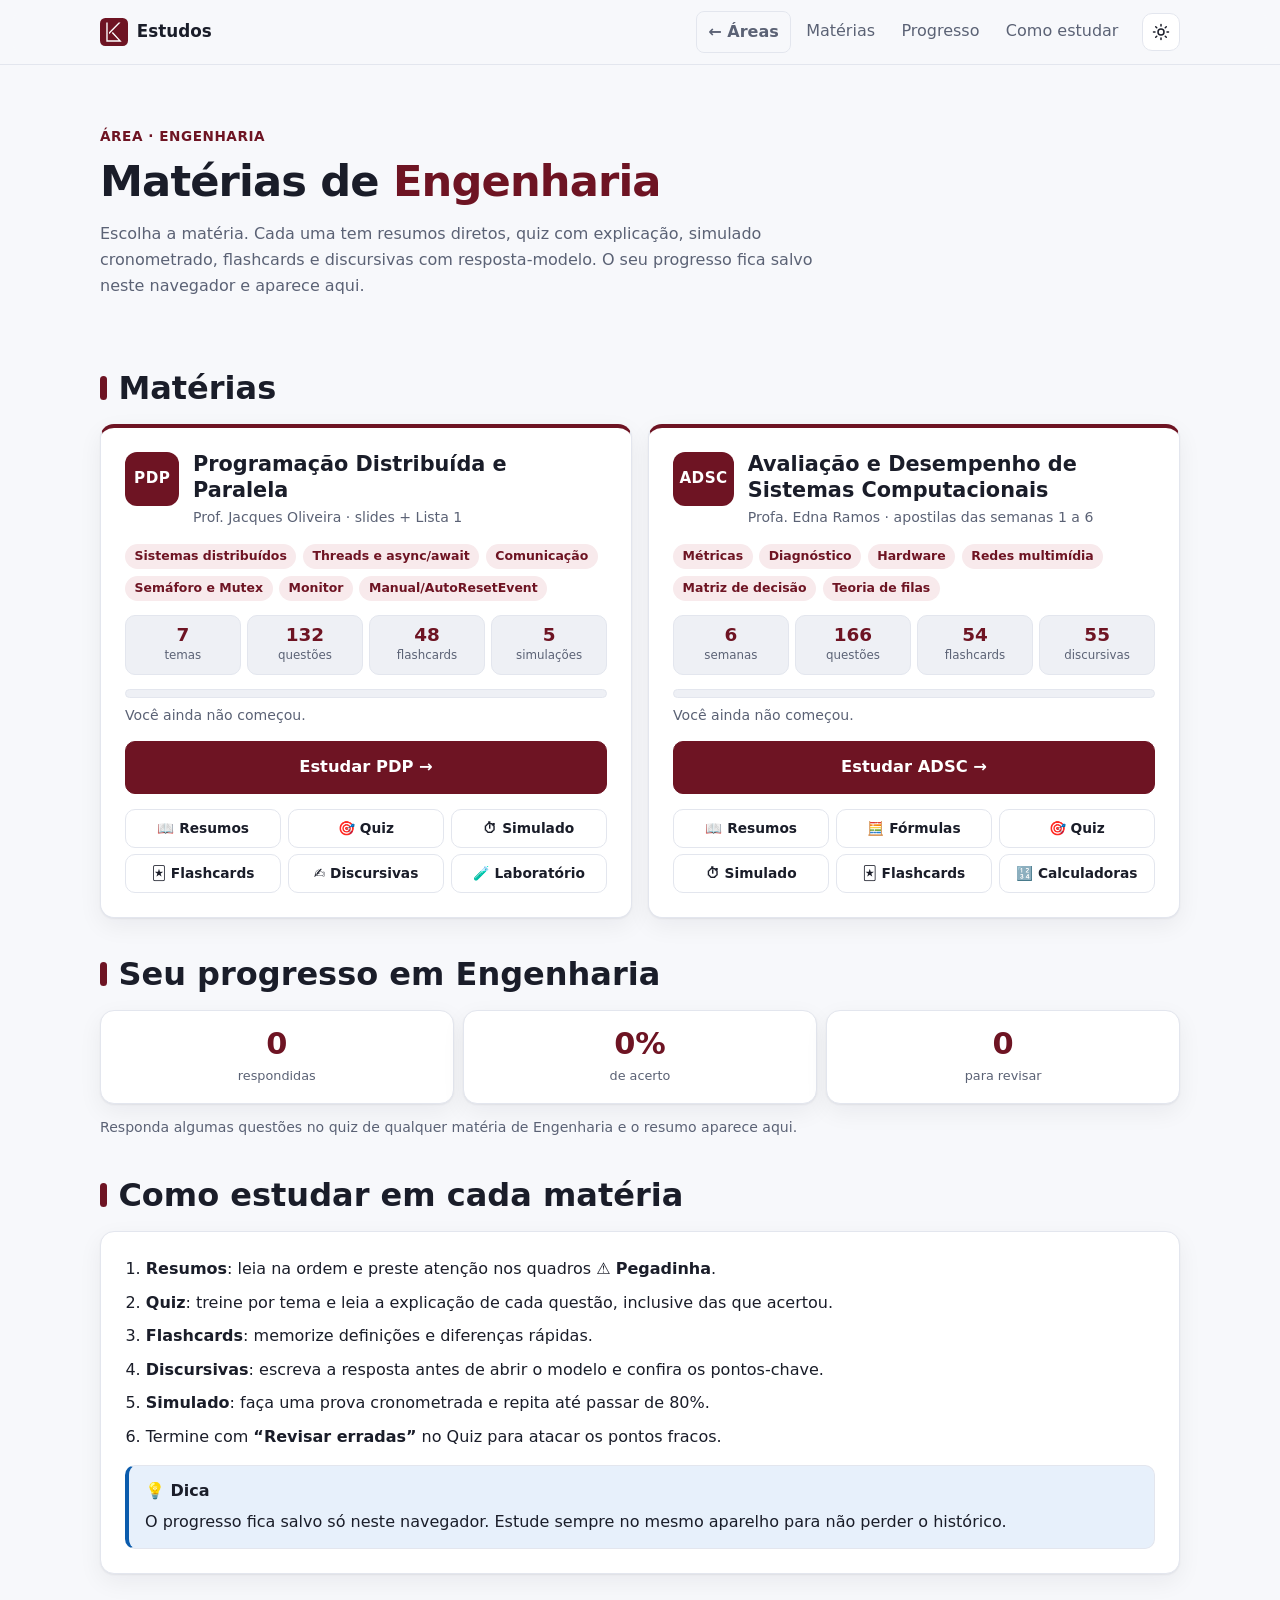
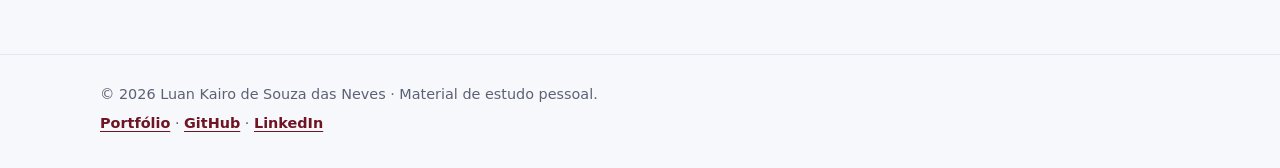
==== engenharia/index.html @ 4a39733c "Dividir a central por áreas (Engenharia) Co-authored-by: Copilot App <223556219+Copilot@users.norepl" ====
<!doctype html>
<html lang="pt-BR">
<head>
  <meta charset="utf-8">
  <meta name="viewport" content="width=device-width, initial-scale=1, viewport-fit=cover">
  <title>Engenharia · Estudos</title>
  <meta name="description" content="Matérias de Engenharia: escolha a matéria e acesse resumos, quiz, simulado, flashcards e discursivas.">
  <meta name="author" content="Luan Kairo de Souza das Neves">
  <meta name="theme-color" content="#6e1423">
  <link rel="icon" type="image/svg+xml" href="data:image/svg+xml,%3Csvg xmlns='http://www.w3.org/2000/svg' viewBox='0 0 64 64'%3E%3Crect width='64' height='64' rx='12' fill='%236e1423'/%3E%3Cpath fill='%23fff' d='M14.41 10 L17.52 10 L17.52 50.89 L42.49 50.89 L27 34.11 L29.29 32 L49.59 54 L14.41 54 Z M42.57 10 L46.88 10 L20.58 37.32 L20.58 32.84 Z'/%3E%3C/svg%3E">
  <link rel="stylesheet" href="../css/style.css">
  <script>
    (() => {
      let t = null;
      try { t = localStorage.getItem('theme'); } catch (e) {}
      document.documentElement.dataset.theme = t || (matchMedia('(prefers-color-scheme: dark)').matches ? 'dark' : 'light');
    })();
  </script>
</head>
<body>
<header class="header">
  <nav class="container topbar" aria-label="Principal">
    <a class="brand" href="/estudos/">
      <svg class="mark" viewBox="0 0 64 64" width="28" height="28" aria-hidden="true">
        <rect width="64" height="64" rx="12"/>
        <path d="M14.41 10 L17.52 10 L17.52 50.89 L42.49 50.89 L27 34.11 L29.29 32 L49.59 54 L14.41 54 Z M42.57 10 L46.88 10 L20.58 37.32 L20.58 32.84 Z"/>
      </svg>
      <span>Estudos</span>
    </a>
    <ul class="menu" id="nav">
      <li><a class="menu-home" href="/estudos/" title="Escolher outra área">← Áreas</a></li>
      <li><a href="#materias">Matérias</a></li>
      <li><a href="#progresso">Progresso</a></li>
      <li><a href="#como-estudar">Como estudar</a></li>
    </ul>
    <button class="theme-toggle" id="theme-toggle" type="button" aria-label="Alternar modo escuro" title="Alternar tema">
      <svg class="icon-sun" width="18" height="18" viewBox="0 0 24 24" fill="none" stroke="currentColor" stroke-width="2" stroke-linecap="round" aria-hidden="true"><circle cx="12" cy="12" r="4"/><path d="M12 2v2M12 20v2M4.93 4.93l1.41 1.41M17.66 17.66l1.41 1.41M2 12h2M20 12h2M4.93 19.07l1.41-1.41M17.66 6.34l1.41-1.41"/></svg>
      <svg class="icon-moon" width="18" height="18" viewBox="0 0 24 24" fill="none" stroke="currentColor" stroke-width="2" stroke-linecap="round" stroke-linejoin="round" aria-hidden="true"><path d="M21 12.79A9 9 0 1 1 11.21 3 7 7 0 0 0 21 12.79z"/></svg>
    </button>
  </nav>
</header>

<main class="container">
  <div class="hero">
    <p class="eyebrow">Área · Engenharia</p>
    <h1>Matérias de <em>Engenharia</em></h1>
    <p class="lead">Escolha a matéria. Cada uma tem resumos diretos, quiz com explicação, simulado cronometrado, flashcards e discursivas com resposta-modelo. O seu progresso fica salvo neste navegador e aparece aqui.</p>
  </div>

  <h2 class="section-title" id="materias">Matérias</h2>
  <div class="subjects">
    <article class="card subject" data-key="pdp-progresso-v1" data-total="132">
      <div class="subject-head">
        <span class="badge" aria-hidden="true">PDP</span>
        <div>
          <h3>Programação Distribuída e Paralela</h3>
          <p class="muted small">Prof. Jacques Oliveira · slides + Lista 1</p>
        </div>
      </div>
      <ul class="tags">
        <li class="tag">Sistemas distribuídos</li><li class="tag">Threads e async/await</li><li class="tag">Comunicação</li>
        <li class="tag">Semáforo e Mutex</li><li class="tag">Monitor</li><li class="tag">Manual/AutoResetEvent</li>
      </ul>
      <ul class="counts">
        <li><b>7</b><span>temas</span></li>
        <li><b>132</b><span>questões</span></li>
        <li><b>48</b><span>flashcards</span></li>
        <li><b>5</b><span>simulações</span></li>
      </ul>
      <div class="subject-prog">
        <div class="bar"><div></div></div>
        <p class="small muted prog-text">Você ainda não começou.</p>
      </div>
      <a class="btn btn-primary go" href="/estudo-programacao-distribuida/">Estudar PDP →</a>
      <nav class="quick" aria-label="Atalhos de PDP">
        <a href="/estudo-programacao-distribuida/#resumos">📖 Resumos</a>
        <a href="/estudo-programacao-distribuida/#quiz">🎯 Quiz</a>
        <a href="/estudo-programacao-distribuida/#simulado">⏱ Simulado</a>
        <a href="/estudo-programacao-distribuida/#flash">🃏 Flashcards</a>
        <a href="/estudo-programacao-distribuida/#discursivas">✍️ Discursivas</a>
        <a href="/estudo-programacao-distribuida/#lab">🧪 Laboratório</a>
      </nav>
    </article>

    <article class="card subject" data-key="adsc-progresso-v1" data-total="166">
      <div class="subject-head">
        <span class="badge" aria-hidden="true">ADSC</span>
        <div>
          <h3>Avaliação e Desempenho de Sistemas Computacionais</h3>
          <p class="muted small">Profa. Edna Ramos · apostilas das semanas 1 a 6</p>
        </div>
      </div>
      <ul class="tags">
        <li class="tag">Métricas</li><li class="tag">Diagnóstico</li><li class="tag">Hardware</li>
        <li class="tag">Redes multimídia</li><li class="tag">Matriz de decisão</li><li class="tag">Teoria de filas</li>
      </ul>
      <ul class="counts">
        <li><b>6</b><span>semanas</span></li>
        <li><b>166</b><span>questões</span></li>
        <li><b>54</b><span>flashcards</span></li>
        <li><b>55</b><span>discursivas</span></li>
      </ul>
      <div class="subject-prog">
        <div class="bar"><div></div></div>
        <p class="small muted prog-text">Você ainda não começou.</p>
      </div>
      <a class="btn btn-primary go" href="/estudo-avaliacao-desempenho/">Estudar ADSC →</a>
      <nav class="quick" aria-label="Atalhos de ADSC">
        <a href="/estudo-avaliacao-desempenho/#resumos">📖 Resumos</a>
        <a href="/estudo-avaliacao-desempenho/#formulas">🧮 Fórmulas</a>
        <a href="/estudo-avaliacao-desempenho/#quiz">🎯 Quiz</a>
        <a href="/estudo-avaliacao-desempenho/#simulado">⏱ Simulado</a>
        <a href="/estudo-avaliacao-desempenho/#flash">🃏 Flashcards</a>
        <a href="/estudo-avaliacao-desempenho/#calc">🔢 Calculadoras</a>
      </nav>
    </article>
  </div>

  <h2 class="section-title" id="progresso">Seu progresso em Engenharia</h2>
  <div class="stats">
    <div class="card stat"><b id="st-total">0</b><span>respondidas</span></div>
    <div class="card stat"><b id="st-acerto">0%</b><span>de acerto</span></div>
    <div class="card stat"><b id="st-erradas">0</b><span>para revisar</span></div>
  </div>
  <p class="small muted" id="st-dica">Responda algumas questões no quiz de qualquer matéria de Engenharia e o resumo aparece aqui.</p>

  <h2 class="section-title" id="como-estudar">Como estudar em cada matéria</h2>
  <div class="card">
    <ol class="steps">
      <li><b>Resumos</b>: leia na ordem e preste atenção nos quadros ⚠️ <b>Pegadinha</b>.</li>
      <li><b>Quiz</b>: treine por tema e leia a explicação de cada questão, inclusive das que acertou.</li>
      <li><b>Flashcards</b>: memorize definições e diferenças rápidas.</li>
      <li><b>Discursivas</b>: escreva a resposta antes de abrir o modelo e confira os pontos-chave.</li>
      <li><b>Simulado</b>: faça uma prova cronometrada e repita até passar de 80%.</li>
      <li>Termine com <b>“Revisar erradas”</b> no Quiz para atacar os pontos fracos.</li>
    </ol>
    <div class="callout info"><span class="ct">💡 Dica</span>O progresso fica salvo só neste navegador. Estude sempre no mesmo aparelho para não perder o histórico.</div>
  </div>
</main>

<footer class="footer">
  <div class="container">
    <p class="muted">© <span id="ano">2026</span> Luan Kairo de Souza das Neves · Material de estudo pessoal.</p>
    <p class="muted"><a href="https://luan-k10.github.io/">Portfólio</a> · <a href="https://github.com/luan-k10">GitHub</a> · <a href="https://www.linkedin.com/in/luankairo/">LinkedIn</a></p>
  </div>
</footer>

<script src="../js/app.js"></script>
</body>
</html>
---- css/style.css ----
/* Design baseado no portfólio luan-k10.github.io — mobile-first */
:root {
  --bg: #f7f8fb;
  --bg-elev: #ffffff;
  --bg-sunk: #eef0f5;
  --text: #1a1d29;
  --muted: #5b6275;
  --border: #e3e6ee;
  --accent: #6e1423;
  --accent-soft: #f8eaec;
  --accent-fill: #6e1423;
  --on-accent: #ffffff;
  --ok: #1a7f37;
  --ok-soft: #e6f4ea;
  --bad: #b42318;
  --bad-soft: #fdecea;
  --warn: #9a6700;
  --warn-soft: #fff4d6;
  --info: #0b5cad;
  --info-soft: #e7f0fb;
  --shadow: 0 1px 2px rgb(16 24 40 / 6%), 0 8px 24px rgb(16 24 40 / 6%);
  --radius: 14px;
  --maxw: 1080px;
  color-scheme: light;
}

:root[data-theme='dark'] {
  --bg: #0d1017;
  --bg-elev: #151a24;
  --bg-sunk: #10141c;
  --text: #e8eaf1;
  --muted: #9aa3b6;
  --border: #252c3b;
  --accent: #e8899a;
  --accent-soft: #2a1519;
  --accent-fill: #9b2438;
  --on-accent: #ffffff;
  --ok: #4ac26b;
  --ok-soft: #11281a;
  --bad: #f47067;
  --bad-soft: #2d1414;
  --warn: #d4a72c;
  --warn-soft: #2b2310;
  --info: #6cb6ff;
  --info-soft: #0f2136;
  --shadow: 0 1px 2px rgb(0 0 0 / 30%), 0 8px 24px rgb(0 0 0 / 25%);
  color-scheme: dark;
}

*, *::before, *::after { box-sizing: border-box; }

html {
  scroll-behavior: smooth;
  scroll-padding-top: 7rem;
  -webkit-text-size-adjust: 100%;
  text-size-adjust: 100%;
}
@media (prefers-reduced-motion: reduce) { html { scroll-behavior: auto; } }

body {
  margin: 0;
  font-family: system-ui, -apple-system, 'Segoe UI', Roboto, 'Helvetica Neue', Arial, sans-serif;
  font-size: 1rem;
  line-height: 1.65;
  background: var(--bg);
  color: var(--text);
  transition: background-color .2s, color .2s;
  overflow-wrap: break-word;
  min-width: 0;
}

img, svg { max-width: 100%; }
a { color: var(--accent); text-underline-offset: 3px; }
h1, h2, h3, h4 { line-height: 1.25; margin: 0 0 .5rem; }
h3 { margin-top: 1.6rem; font-size: 1.12rem; }
h4 { margin-top: 1.1rem; font-size: 1rem; }
p { margin: 0 0 .8rem; }
ul, ol { padding-left: 1.25rem; margin: 0 0 .9rem; }
li { margin-bottom: .3rem; }
code, .mono { font-family: ui-monospace, SFMono-Regular, Consolas, 'Liberation Mono', monospace; font-size: .92em; }
.hidden { display: none !important; }
.muted { color: var(--muted); }
.small { font-size: .88rem; }
.center { text-align: center; }

.container { width: min(100% - 1.5rem, var(--maxw)); margin-inline: auto; }
@media (min-width: 600px) { .container { width: min(100% - 2.5rem, var(--maxw)); } }

/* ---------- Header ---------- */
.header {
  position: sticky; top: 0; z-index: 20;
  -webkit-backdrop-filter: blur(10px);
  backdrop-filter: blur(10px);
  background: color-mix(in srgb, var(--bg) 85%, transparent);
  border-bottom: 1px solid var(--border);
}
.topbar {
  display: grid; grid-template-columns: minmax(0, 1fr) auto; align-items: center;
  column-gap: .75rem; padding-top: .5rem;
}
.brand {
  grid-column: 1; grid-row: 1; justify-self: start;
  display: inline-flex; align-items: center; gap: .55rem; min-width: 0; max-width: 100%;
  font-weight: 800; font-size: 1.05rem; color: var(--text); text-decoration: none; min-height: 2.6rem;
}
.topbar .theme-toggle { grid-column: 2; grid-row: 1; }
.topbar .menu { grid-column: 1 / -1; grid-row: 2; margin-top: .35rem; }
.brand span { white-space: nowrap; overflow: hidden; text-overflow: ellipsis; }
.brand small { font-weight: 600; color: var(--muted); font-size: .85rem; }
.mark { flex: none; }
.mark rect { fill: var(--accent-fill); }
.mark path { fill: var(--on-accent); }

.theme-toggle {
  flex: none; display: inline-grid; place-items: center;
  width: 2.4rem; height: 2.4rem; border-radius: 10px;
  border: 1px solid var(--border); background: var(--bg-elev); color: var(--text); cursor: pointer;
}
.theme-toggle .icon-moon { display: none; }
[data-theme='dark'] .theme-toggle .icon-sun { display: none; }
[data-theme='dark'] .theme-toggle .icon-moon { display: inline; }

.menu {
  display: flex; gap: .25rem; list-style: none; margin: 0; padding: 0 0 .45rem;
  overflow-x: auto; -webkit-overflow-scrolling: touch; scrollbar-width: none;
}
.menu::-webkit-scrollbar { display: none; }
.menu li { margin: 0; flex: none; }
.menu button {
  display: block; padding: .4rem .7rem; border-radius: 8px; border: 0; background: none;
  color: var(--muted); font: inherit; font-weight: 500; white-space: nowrap; cursor: pointer;
}
.menu button:hover { color: var(--text); background: var(--accent-soft); }
.menu button.active { color: var(--accent); background: var(--accent-soft); font-weight: 700; }

@media (min-width: 1000px) {
  .topbar { grid-template-columns: auto minmax(0, 1fr) auto; min-height: 4rem; padding-top: 0; }
  .topbar .menu { grid-column: 2; grid-row: 1; margin: 0; padding: 0; justify-content: flex-end; }
  .topbar .theme-toggle { grid-column: 3; }
}

/* ---------- Layout ---------- */
main { padding-block: 1.5rem 3rem; min-height: 70vh; }
@media (min-width: 760px) { main { padding-block: 2.5rem 4rem; } }
.view { display: none; }
.view.active { display: block; animation: fade .25s ease; }
@keyframes fade { from { opacity: 0; transform: translateY(4px); } to { opacity: 1; transform: none; } }

.section-title {
  font-size: clamp(1.35rem, 5vw, 2rem);
  margin-bottom: 1rem; display: flex; align-items: center; gap: .7rem;
}
.section-title::before {
  content: ''; flex: none; width: .45rem; height: 1.5rem; border-radius: 4px; background: var(--accent);
}
.lead { color: var(--muted); margin-bottom: 1.5rem; max-width: 70ch; }

.card {
  background: var(--bg-elev); border: 1px solid var(--border); border-radius: var(--radius);
  box-shadow: var(--shadow); padding: 1.1rem; margin-bottom: 1rem; min-width: 0;
}
@media (min-width: 600px) { .card { padding: 1.5rem; } }
.card > :last-child { margin-bottom: 0; }

.grid { display: grid; gap: 1rem; grid-template-columns: repeat(auto-fit, minmax(min(100%, 240px), 1fr)); }
.grid > * { min-width: 0; margin-bottom: 0; }
.grid-2 { display: grid; gap: 1rem; grid-template-columns: 1fr; }
@media (min-width: 760px) { .grid-2 { grid-template-columns: 1fr 1fr; } }
.grid-2 > * { min-width: 0; }

/* ---------- Hero ---------- */
.hero { padding: 1.25rem 0 .5rem; }
.eyebrow { color: var(--accent); font-weight: 700; font-size: .85rem; letter-spacing: .04em; text-transform: uppercase; margin-bottom: .4rem; }
.hero h1 { font-size: clamp(1.6rem, 6.5vw, 2.7rem); letter-spacing: -.02em; margin-bottom: .8rem; }
.hero h1 em { font-style: normal; color: var(--accent); }
.hero .actions { display: flex; flex-wrap: wrap; gap: .6rem; margin: 1.2rem 0 1.6rem; }

.stats { display: grid; grid-template-columns: repeat(3, minmax(0, 1fr)); gap: .6rem; margin-bottom: 1rem; }
.stat { text-align: center; padding: .9rem .5rem; margin: 0; }
.stat b { display: block; font-size: clamp(1.3rem, 5vw, 1.9rem); color: var(--accent); line-height: 1.2; }
.stat span { font-size: .8rem; color: var(--muted); }

.prog-row { display: grid; grid-template-columns: minmax(0, 1fr) auto; gap: .2rem .75rem; align-items: center; margin: .55rem 0; font-size: .92rem; }
.prog-row .bar { grid-column: 1 / -1; }
@media (min-width: 600px) {
  .prog-row { grid-template-columns: minmax(0, 15rem) minmax(0, 1fr) 3.5rem; }
  .prog-row .bar { grid-column: auto; }
  .prog-row > span:last-child { text-align: right; }
}
.bar { height: .55rem; background: var(--bg-sunk); border-radius: 99px; overflow: hidden; border: 1px solid var(--border); }
.bar > div { height: 100%; background: var(--accent-fill); border-radius: 99px; transition: width .4s; }

.feature { display: flex; flex-direction: column; gap: .3rem; cursor: pointer; text-align: left; font: inherit; color: inherit; transition: transform .15s, border-color .15s; }
.feature:hover { transform: translateY(-2px); border-color: var(--accent); }
.feature .ico { font-size: 1.5rem; }
.feature b { font-size: 1.02rem; }
.feature span { color: var(--muted); font-size: .9rem; }

/* ---------- Tags / buttons ---------- */
.tags { display: flex; flex-wrap: wrap; gap: .4rem; padding: 0; margin: 0 0 .8rem; list-style: none; }
.tag { font-size: .78rem; padding: .15rem .6rem; border-radius: 999px; background: var(--accent-soft); color: var(--accent); font-weight: 600; margin: 0; }

.btn {
  display: inline-flex; align-items: center; justify-content: center; gap: .45rem;
  padding: .6rem 1rem; border-radius: 10px; font: inherit; font-weight: 600; text-decoration: none;
  border: 1px solid var(--border); color: var(--text); background: var(--bg-elev); cursor: pointer;
  transition: transform .15s, border-color .15s, background-color .15s; text-align: center;
}
.btn:hover:not(:disabled) { transform: translateY(-1px); border-color: var(--accent); }
.btn:disabled { opacity: .45; cursor: not-allowed; }
.btn-primary { background: var(--accent-fill); border-color: var(--accent-fill); color: var(--on-accent); }
.btn-sm { padding: .35rem .7rem; font-size: .88rem; }
.btn-warn { border-color: var(--warn); color: var(--warn); }

.chips { display: flex; gap: .4rem; overflow-x: auto; padding-bottom: .4rem; margin-bottom: 1rem; scrollbar-width: thin; }
.chips button {
  flex: none; font: inherit; font-size: .88rem; padding: .35rem .8rem; border-radius: 999px; cursor: pointer;
  border: 1px solid var(--border); background: var(--bg-elev); color: var(--muted); white-space: nowrap;
}
.chips button.active { background: var(--accent-fill); border-color: var(--accent-fill); color: var(--on-accent); font-weight: 600; }

:focus-visible { outline: 2px solid var(--accent); outline-offset: 2px; }

/* ---------- Footer ---------- */
.footer { border-top: 1px solid var(--border); padding-block: 1.75rem; font-size: .9rem; }
.footer p { margin: 0 0 .3rem; }
.footer a { font-weight: 600; }

/* ---------- Central de estudos ---------- */
.menu a {
  display: block; padding: .4rem .7rem; border-radius: 8px; color: var(--muted);
  font-weight: 500; white-space: nowrap; text-decoration: none;
}
.menu a:hover { color: var(--text); background: var(--accent-soft); }

.section-title[id] { scroll-margin-top: 7rem; }
h2.section-title { margin-top: 2.25rem; }

.subjects { display: grid; gap: 1rem; grid-template-columns: 1fr; }
@media (min-width: 860px) { .subjects { grid-template-columns: 1fr 1fr; } }
.subject { display: flex; flex-direction: column; gap: .9rem; margin: 0; border-top: 4px solid var(--accent-fill); }
.subject > * { margin: 0; }
.subject-head { display: flex; gap: .85rem; align-items: flex-start; }
.subject-head > div { min-width: 0; }
.subject h3 { margin: 0 0 .15rem; font-size: clamp(1.1rem, 4.5vw, 1.3rem); }
.subject-head p { margin: 0; }
.badge {
  flex: none; display: grid; place-items: center; min-width: 3.4rem; height: 3.4rem; padding: 0 .4rem; border-radius: 12px;
  background: var(--accent-fill); color: var(--on-accent); font-weight: 800; font-size: .95rem; letter-spacing: .03em;
}

.counts { display: grid; grid-template-columns: repeat(4, minmax(0, 1fr)); gap: .4rem; list-style: none; padding: 0; }
.counts li {
  margin: 0; text-align: center; padding: .5rem .2rem; border-radius: 10px;
  background: var(--bg-sunk); border: 1px solid var(--border); min-width: 0;
}
.counts b { display: block; font-size: 1.15rem; color: var(--accent); line-height: 1.2; }
.counts span { display: block; font-size: .74rem; color: var(--muted); overflow: hidden; text-overflow: ellipsis; }

.subject-prog { margin-top: auto; }
.subject-prog .prog-text { margin: .35rem 0 0; }
.subject .go { width: 100%; padding-block: .75rem; font-size: 1.02rem; }

.quick { display: grid; grid-template-columns: repeat(2, minmax(0, 1fr)); gap: .4rem; }
@media (min-width: 480px) { .quick { grid-template-columns: repeat(3, minmax(0, 1fr)); } }
.quick a {
  display: block; padding: .45rem .5rem; border-radius: 10px; border: 1px solid var(--border);
  background: var(--bg-elev); color: var(--text); text-decoration: none; font-size: .86rem; font-weight: 600;
  text-align: center; white-space: nowrap; overflow: hidden; text-overflow: ellipsis;
}
.quick a:hover { border-color: var(--accent); color: var(--accent); }

#st-dica { margin-top: -.25rem; }
.steps { padding-left: 1.3rem; }
.steps li { margin-bottom: .45rem; }

/* ---------- Callout ---------- */
.callout { border-radius: 10px; padding: .8rem 1rem; margin: .9rem 0; border: 1px solid var(--border); border-left: 4px solid var(--accent); background: var(--accent-soft); }
.callout > :last-child { margin-bottom: 0; }
.callout.info { border-left-color: var(--info); background: var(--info-soft); }
.callout.warn { border-left-color: var(--warn); background: var(--warn-soft); }
.callout.ok { border-left-color: var(--ok); background: var(--ok-soft); }
.callout .ct { display: block; font-weight: 700; margin-bottom: .25rem; }

/* ---------- Áreas ---------- */
.menu a.menu-home { color: var(--muted); font-weight: 600; border: 1px solid var(--border); }
.menu a.menu-home:hover { color: var(--accent); border-color: var(--accent); background: transparent; }
.counts.counts-3 { grid-template-columns: repeat(3, minmax(0, 1fr)); }
.quick.quick-2 { grid-template-columns: repeat(2, minmax(0, 1fr)); }
.badge svg { display: block; }
.area-soon {
  margin: 0; display: flex; flex-direction: column; align-items: center; justify-content: center; text-align: center;
  gap: .35rem; min-height: 12rem; border: 2px dashed var(--border); background: transparent; box-shadow: none;
}
.area-soon h3 { margin: 0; font-size: 1.1rem; color: var(--muted); }
.area-soon p { margin: 0; max-width: 22rem; }
.soon-icon {
  display: grid; place-items: center; width: 2.6rem; height: 2.6rem; border-radius: 50%;
  border: 2px dashed var(--border); color: var(--muted); font-size: 1.4rem; font-weight: 700; line-height: 1;
}
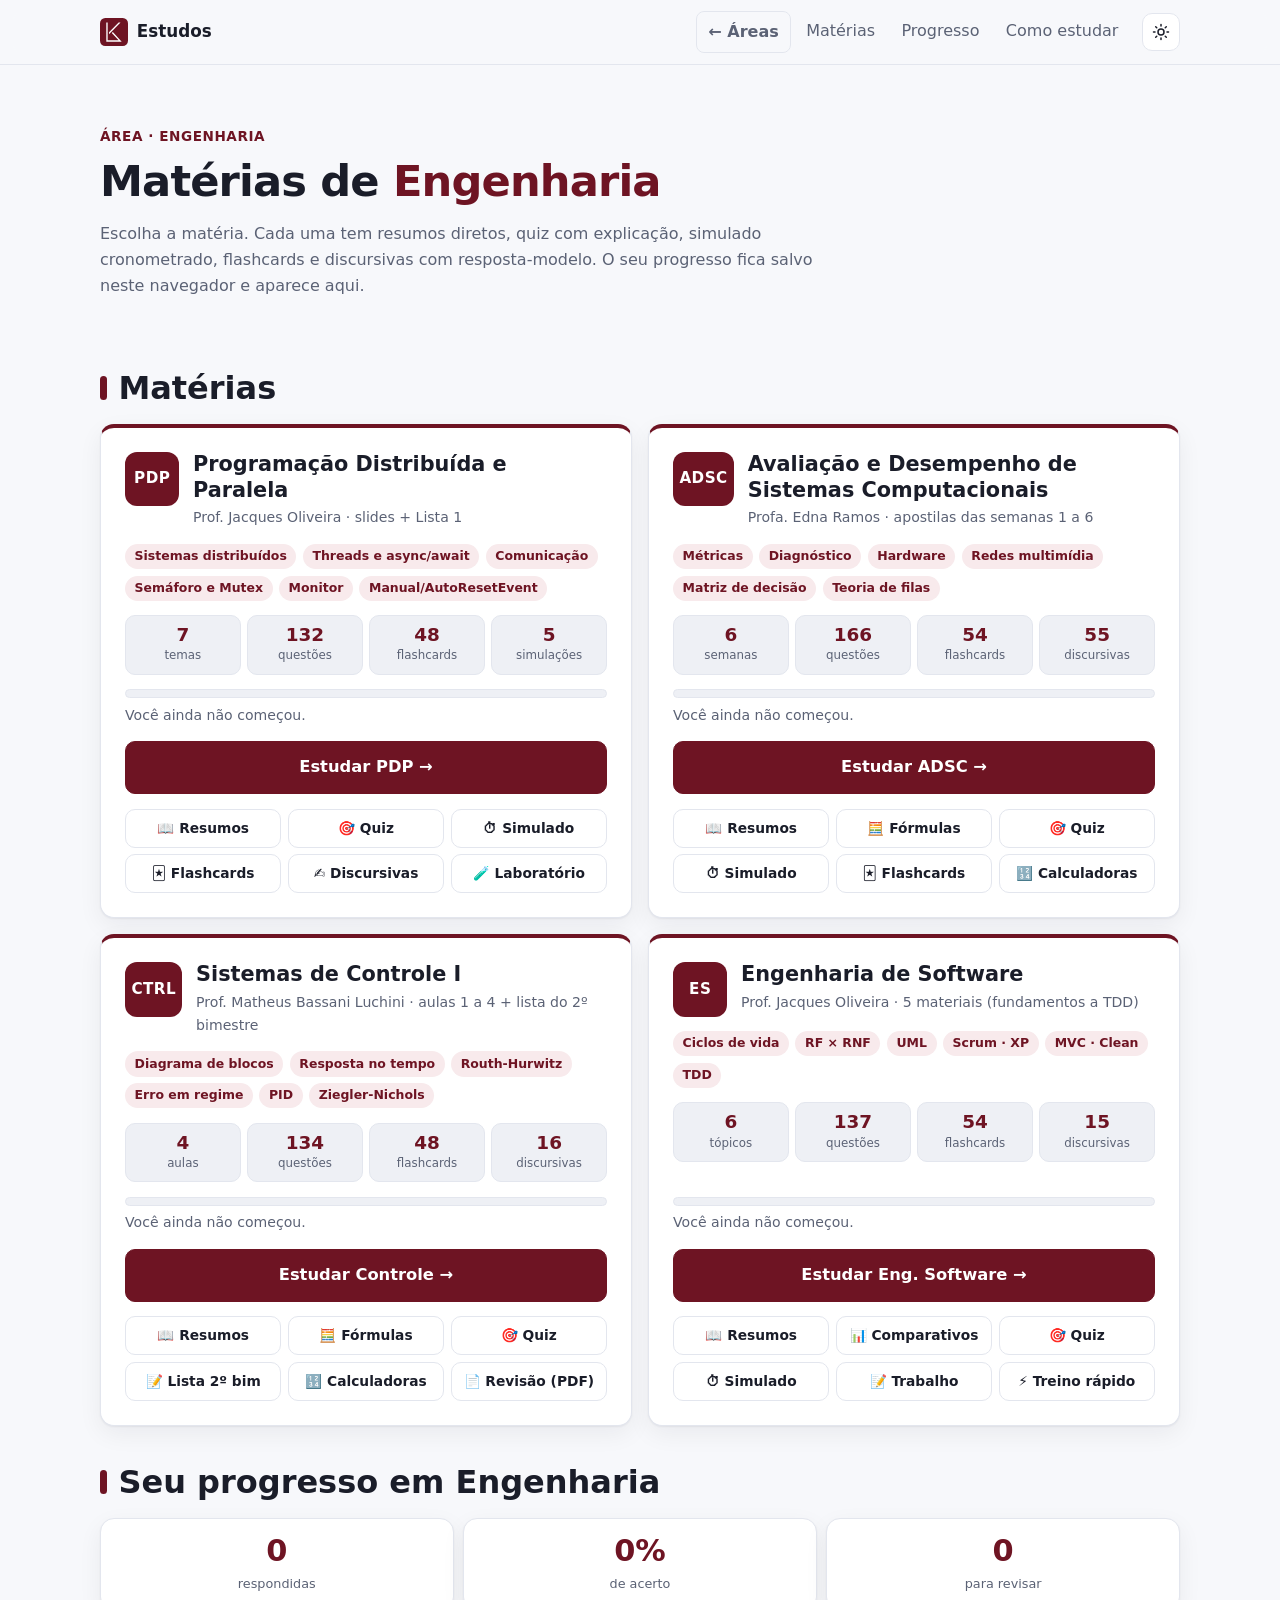
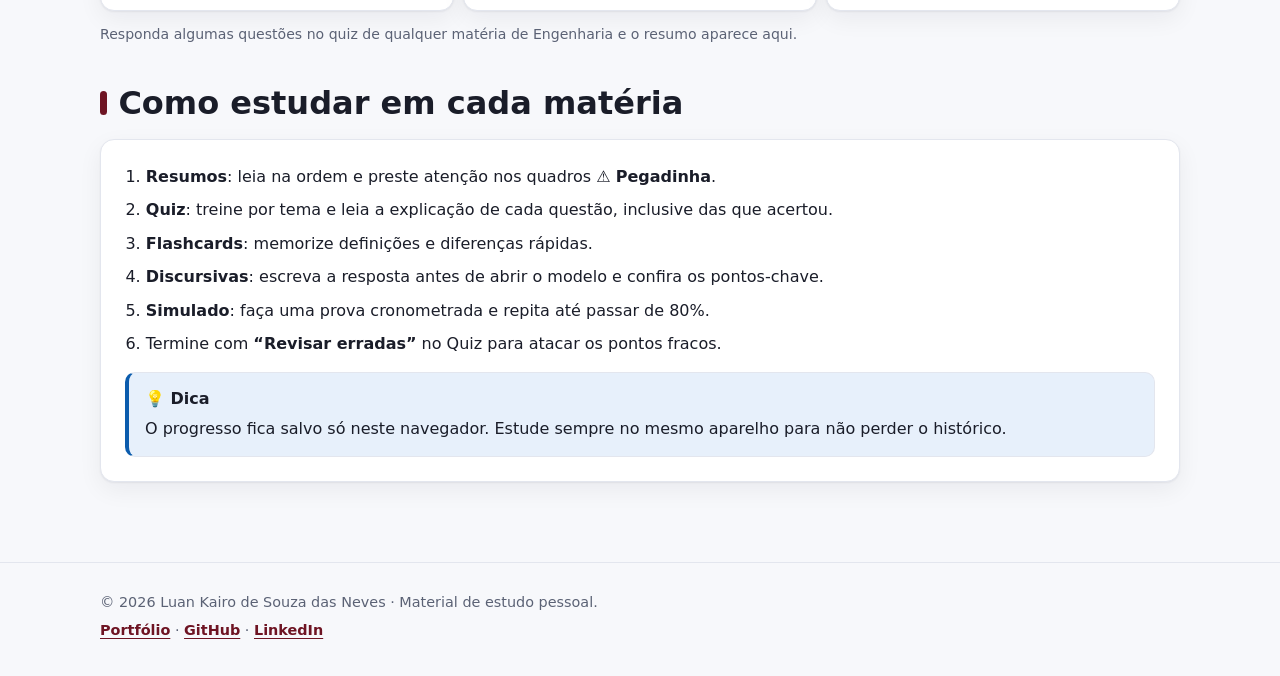
==== commit ec3237cc: "Adiciona Sistemas de Controle I e Engenharia de Software à área Engenharia Co-authored-by: Copilot A" ====
--- a/engenharia/index.html
+++ b/engenharia/index.html
@@ -114,6 +114,71 @@
         <a href="/estudo-avaliacao-desempenho/#calc">🔢 Calculadoras</a>
       </nav>
     </article>
+    <article class="card subject" data-key="ctrl-progresso-v1" data-total="134">
+      <div class="subject-head">
+        <span class="badge" aria-hidden="true">CTRL</span>
+        <div>
+          <h3>Sistemas de Controle I</h3>
+          <p class="muted small">Prof. Matheus Bassani Luchini · aulas 1 a 4 + lista do 2º bimestre</p>
+        </div>
+      </div>
+      <ul class="tags">
+        <li class="tag">Diagrama de blocos</li><li class="tag">Resposta no tempo</li><li class="tag">Routh-Hurwitz</li>
+        <li class="tag">Erro em regime</li><li class="tag">PID</li><li class="tag">Ziegler-Nichols</li>
+      </ul>
+      <ul class="counts">
+        <li><b>4</b><span>aulas</span></li>
+        <li><b>134</b><span>questões</span></li>
+        <li><b>48</b><span>flashcards</span></li>
+        <li><b>16</b><span>discursivas</span></li>
+      </ul>
+      <div class="subject-prog">
+        <div class="bar"><div></div></div>
+        <p class="small muted prog-text">Você ainda não começou.</p>
+      </div>
+      <a class="btn btn-primary go" href="/estudo-sistemas-controle/">Estudar Controle →</a>
+      <nav class="quick" aria-label="Atalhos de Sistemas de Controle">
+        <a href="/estudo-sistemas-controle/#resumos">📖 Resumos</a>
+        <a href="/estudo-sistemas-controle/#formulas">🧮 Fórmulas</a>
+        <a href="/estudo-sistemas-controle/#quiz">🎯 Quiz</a>
+        <a href="/estudo-sistemas-controle/#disc">📝 Lista 2º bim</a>
+        <a href="/estudo-sistemas-controle/#calc">🔢 Calculadoras</a>
+        <a href="/estudo-sistemas-controle/revisao-lista-2bim.pdf">📄 Revisão (PDF)</a>
+      </nav>
+    </article>
+
+    <article class="card subject" data-key="es-progresso-v1" data-total="137">
+      <div class="subject-head">
+        <span class="badge" aria-hidden="true">ES</span>
+        <div>
+          <h3>Engenharia de Software</h3>
+          <p class="muted small">Prof. Jacques Oliveira · 5 materiais (fundamentos a TDD)</p>
+        </div>
+      </div>
+      <ul class="tags">
+        <li class="tag">Ciclos de vida</li><li class="tag">RF × RNF</li><li class="tag">UML</li>
+        <li class="tag">Scrum · XP</li><li class="tag">MVC · Clean</li><li class="tag">TDD</li>
+      </ul>
+      <ul class="counts">
+        <li><b>6</b><span>tópicos</span></li>
+        <li><b>137</b><span>questões</span></li>
+        <li><b>54</b><span>flashcards</span></li>
+        <li><b>15</b><span>discursivas</span></li>
+      </ul>
+      <div class="subject-prog">
+        <div class="bar"><div></div></div>
+        <p class="small muted prog-text">Você ainda não começou.</p>
+      </div>
+      <a class="btn btn-primary go" href="/estudo-engenharia-software/">Estudar Eng. Software →</a>
+      <nav class="quick" aria-label="Atalhos de Engenharia de Software">
+        <a href="/estudo-engenharia-software/#resumos">📖 Resumos</a>
+        <a href="/estudo-engenharia-software/#compare">📊 Comparativos</a>
+        <a href="/estudo-engenharia-software/#quiz">🎯 Quiz</a>
+        <a href="/estudo-engenharia-software/#simulado">⏱ Simulado</a>
+        <a href="/estudo-engenharia-software/#disc">📝 Trabalho</a>
+        <a href="/estudo-engenharia-software/#treino">⚡ Treino rápido</a>
+      </nav>
+    </article>
   </div>
 
   <h2 class="section-title" id="progresso">Seu progresso em Engenharia</h2>
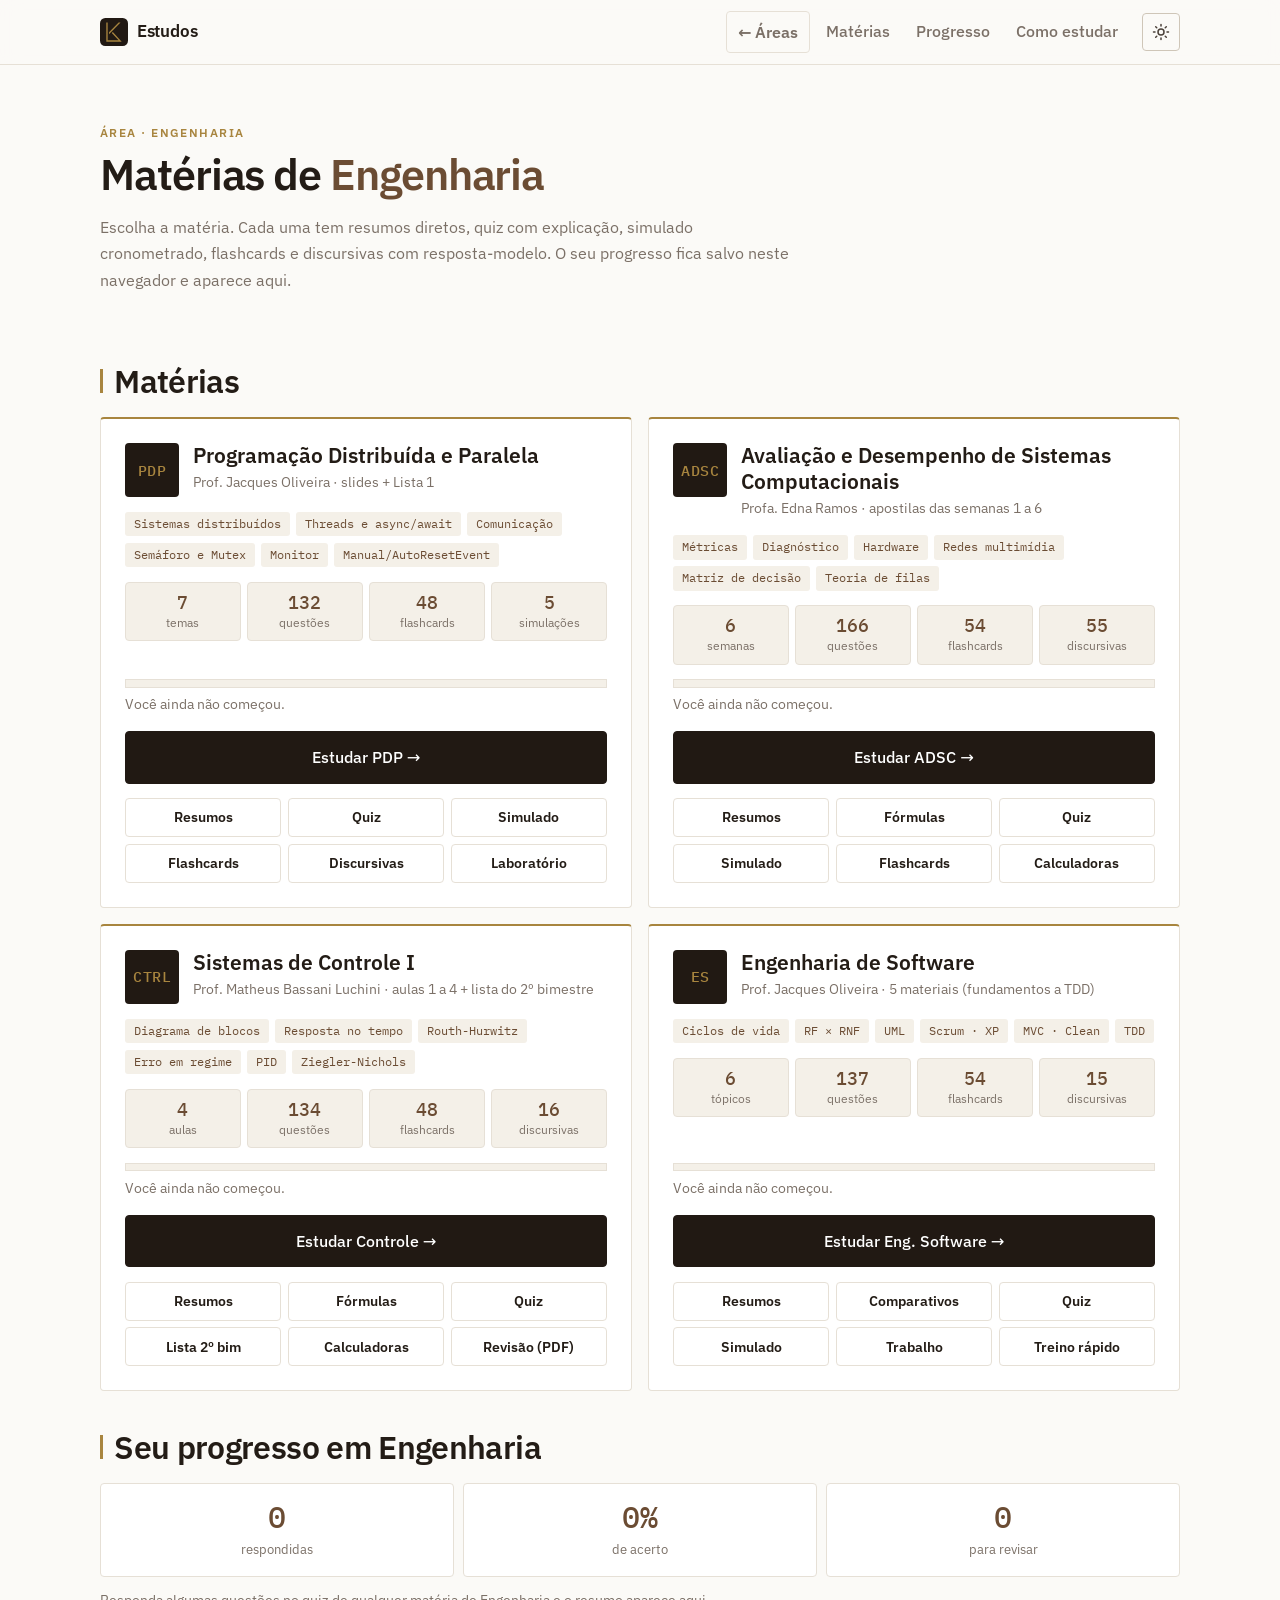
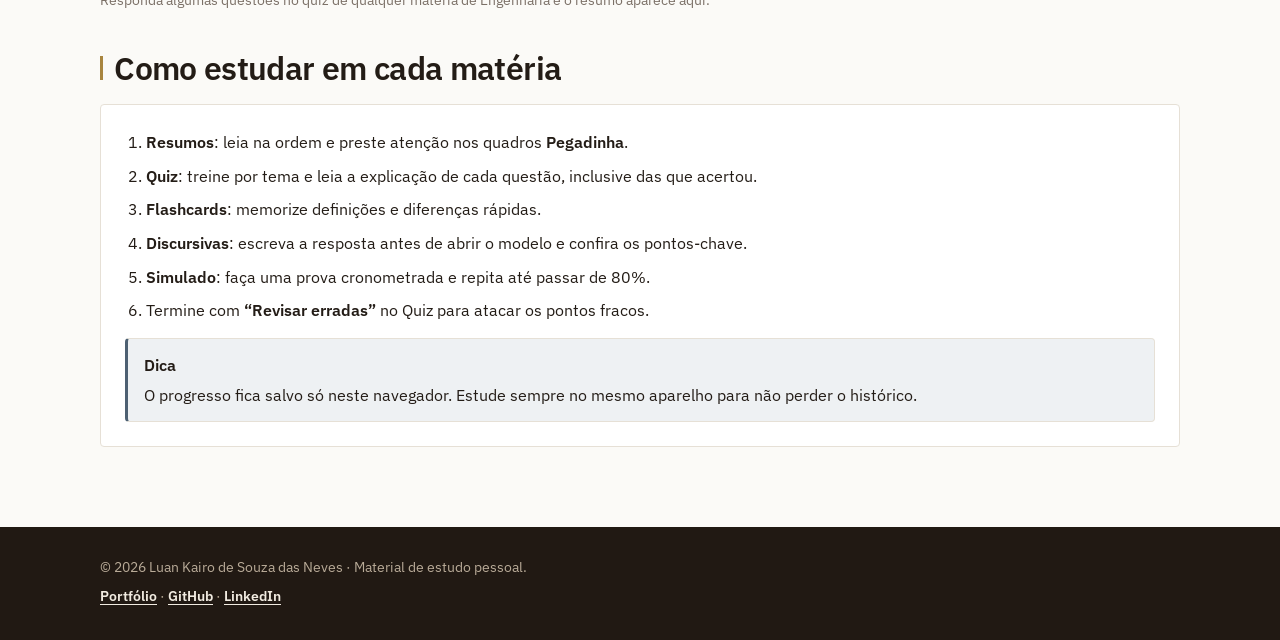
==== commit 247ce51f: "Aplica a nova identidade visual (marrom/dourado, IBM Plex) Co-authored-by: Copilot App <223556219+Co" ====
--- a/engenharia/index.html
+++ b/engenharia/index.html
@@ -6,8 +6,9 @@
   <title>Engenharia · Estudos</title>
   <meta name="description" content="Matérias de Engenharia: escolha a matéria e acesse resumos, quiz, simulado, flashcards e discursivas.">
   <meta name="author" content="Luan Kairo de Souza das Neves">
-  <meta name="theme-color" content="#6e1423">
-  <link rel="icon" type="image/svg+xml" href="data:image/svg+xml,%3Csvg xmlns='http://www.w3.org/2000/svg' viewBox='0 0 64 64'%3E%3Crect width='64' height='64' rx='12' fill='%236e1423'/%3E%3Cpath fill='%23fff' d='M14.41 10 L17.52 10 L17.52 50.89 L42.49 50.89 L27 34.11 L29.29 32 L49.59 54 L14.41 54 Z M42.57 10 L46.88 10 L20.58 37.32 L20.58 32.84 Z'/%3E%3C/svg%3E">
+  <meta name="theme-color" content="#fbfaf7" media="(prefers-color-scheme: light)">
+  <meta name="theme-color" content="#15100c" media="(prefers-color-scheme: dark)">
+  <link rel="icon" type="image/svg+xml" href="data:image/svg+xml,%3Csvg xmlns='http://www.w3.org/2000/svg' viewBox='0 0 64 64'%3E%3Crect width='64' height='64' rx='12' fill='%23211913'/%3E%3Cpath fill='%23a8853f' d='M14.41 10 L17.52 10 L17.52 50.89 L42.49 50.89 L27 34.11 L29.29 32 L49.59 54 L14.41 54 Z M42.57 10 L46.88 10 L20.58 37.32 L20.58 32.84 Z'/%3E%3C/svg%3E">
   <link rel="stylesheet" href="../css/style.css">
   <script>
     (() => {
@@ -73,12 +74,12 @@
       </div>
       <a class="btn btn-primary go" href="/estudo-programacao-distribuida/">Estudar PDP →</a>
       <nav class="quick" aria-label="Atalhos de PDP">
-        <a href="/estudo-programacao-distribuida/#resumos">📖 Resumos</a>
-        <a href="/estudo-programacao-distribuida/#quiz">🎯 Quiz</a>
-        <a href="/estudo-programacao-distribuida/#simulado">⏱ Simulado</a>
-        <a href="/estudo-programacao-distribuida/#flash">🃏 Flashcards</a>
-        <a href="/estudo-programacao-distribuida/#discursivas">✍️ Discursivas</a>
-        <a href="/estudo-programacao-distribuida/#lab">🧪 Laboratório</a>
+        <a href="/estudo-programacao-distribuida/#resumos">Resumos</a>
+        <a href="/estudo-programacao-distribuida/#quiz">Quiz</a>
+        <a href="/estudo-programacao-distribuida/#simulado">Simulado</a>
+        <a href="/estudo-programacao-distribuida/#flash">Flashcards</a>
+        <a href="/estudo-programacao-distribuida/#discursivas">Discursivas</a>
+        <a href="/estudo-programacao-distribuida/#lab">Laboratório</a>
       </nav>
     </article>
 
@@ -106,12 +107,12 @@
       </div>
       <a class="btn btn-primary go" href="/estudo-avaliacao-desempenho/">Estudar ADSC →</a>
       <nav class="quick" aria-label="Atalhos de ADSC">
-        <a href="/estudo-avaliacao-desempenho/#resumos">📖 Resumos</a>
-        <a href="/estudo-avaliacao-desempenho/#formulas">🧮 Fórmulas</a>
-        <a href="/estudo-avaliacao-desempenho/#quiz">🎯 Quiz</a>
-        <a href="/estudo-avaliacao-desempenho/#simulado">⏱ Simulado</a>
-        <a href="/estudo-avaliacao-desempenho/#flash">🃏 Flashcards</a>
-        <a href="/estudo-avaliacao-desempenho/#calc">🔢 Calculadoras</a>
+        <a href="/estudo-avaliacao-desempenho/#resumos">Resumos</a>
+        <a href="/estudo-avaliacao-desempenho/#formulas">Fórmulas</a>
+        <a href="/estudo-avaliacao-desempenho/#quiz">Quiz</a>
+        <a href="/estudo-avaliacao-desempenho/#simulado">Simulado</a>
+        <a href="/estudo-avaliacao-desempenho/#flash">Flashcards</a>
+        <a href="/estudo-avaliacao-desempenho/#calc">Calculadoras</a>
       </nav>
     </article>
     <article class="card subject" data-key="ctrl-progresso-v1" data-total="134">
@@ -138,12 +139,12 @@
       </div>
       <a class="btn btn-primary go" href="/estudo-sistemas-controle/">Estudar Controle →</a>
       <nav class="quick" aria-label="Atalhos de Sistemas de Controle">
-        <a href="/estudo-sistemas-controle/#resumos">📖 Resumos</a>
-        <a href="/estudo-sistemas-controle/#formulas">🧮 Fórmulas</a>
-        <a href="/estudo-sistemas-controle/#quiz">🎯 Quiz</a>
-        <a href="/estudo-sistemas-controle/#disc">📝 Lista 2º bim</a>
-        <a href="/estudo-sistemas-controle/#calc">🔢 Calculadoras</a>
-        <a href="/estudo-sistemas-controle/revisao-lista-2bim.pdf">📄 Revisão (PDF)</a>
+        <a href="/estudo-sistemas-controle/#resumos">Resumos</a>
+        <a href="/estudo-sistemas-controle/#formulas">Fórmulas</a>
+        <a href="/estudo-sistemas-controle/#quiz">Quiz</a>
+        <a href="/estudo-sistemas-controle/#disc">Lista 2º bim</a>
+        <a href="/estudo-sistemas-controle/#calc">Calculadoras</a>
+        <a href="/estudo-sistemas-controle/revisao-completa-2bim.pdf">Revisão (PDF)</a>
       </nav>
     </article>
 
@@ -171,12 +172,12 @@
       </div>
       <a class="btn btn-primary go" href="/estudo-engenharia-software/">Estudar Eng. Software →</a>
       <nav class="quick" aria-label="Atalhos de Engenharia de Software">
-        <a href="/estudo-engenharia-software/#resumos">📖 Resumos</a>
-        <a href="/estudo-engenharia-software/#compare">📊 Comparativos</a>
-        <a href="/estudo-engenharia-software/#quiz">🎯 Quiz</a>
-        <a href="/estudo-engenharia-software/#simulado">⏱ Simulado</a>
-        <a href="/estudo-engenharia-software/#disc">📝 Trabalho</a>
-        <a href="/estudo-engenharia-software/#treino">⚡ Treino rápido</a>
+        <a href="/estudo-engenharia-software/#resumos">Resumos</a>
+        <a href="/estudo-engenharia-software/#compare">Comparativos</a>
+        <a href="/estudo-engenharia-software/#quiz">Quiz</a>
+        <a href="/estudo-engenharia-software/#simulado">Simulado</a>
+        <a href="/estudo-engenharia-software/#disc">Trabalho</a>
+        <a href="/estudo-engenharia-software/#treino">Treino rápido</a>
       </nav>
     </article>
   </div>
@@ -192,14 +193,14 @@
   <h2 class="section-title" id="como-estudar">Como estudar em cada matéria</h2>
   <div class="card">
     <ol class="steps">
-      <li><b>Resumos</b>: leia na ordem e preste atenção nos quadros ⚠️ <b>Pegadinha</b>.</li>
+      <li><b>Resumos</b>: leia na ordem e preste atenção nos quadros <b>Pegadinha</b>.</li>
       <li><b>Quiz</b>: treine por tema e leia a explicação de cada questão, inclusive das que acertou.</li>
       <li><b>Flashcards</b>: memorize definições e diferenças rápidas.</li>
       <li><b>Discursivas</b>: escreva a resposta antes de abrir o modelo e confira os pontos-chave.</li>
       <li><b>Simulado</b>: faça uma prova cronometrada e repita até passar de 80%.</li>
       <li>Termine com <b>“Revisar erradas”</b> no Quiz para atacar os pontos fracos.</li>
     </ol>
-    <div class="callout info"><span class="ct">💡 Dica</span>O progresso fica salvo só neste navegador. Estude sempre no mesmo aparelho para não perder o histórico.</div>
+    <div class="callout info"><span class="ct">Dica</span>O progresso fica salvo só neste navegador. Estude sempre no mesmo aparelho para não perder o histórico.</div>
   </div>
 </main>
 
--- a/css/style.css
+++ b/css/style.css
@@ -1,51 +1,75 @@
-/* Design baseado no portfólio luan-k10.github.io — mobile-first */
+@font-face { font-family: 'IBM Plex Sans'; font-style: normal; font-weight: 400; font-display: swap; src: url('../fonts/ibm-plex-sans-latin-400-normal.woff2') format('woff2'); }
+@font-face { font-family: 'IBM Plex Sans'; font-style: normal; font-weight: 500; font-display: swap; src: url('../fonts/ibm-plex-sans-latin-500-normal.woff2') format('woff2'); }
+@font-face { font-family: 'IBM Plex Sans'; font-style: normal; font-weight: 600; font-display: swap; src: url('../fonts/ibm-plex-sans-latin-600-normal.woff2') format('woff2'); }
+@font-face { font-family: 'IBM Plex Mono'; font-style: normal; font-weight: 400; font-display: swap; src: url('../fonts/ibm-plex-mono-latin-400-normal.woff2') format('woff2'); }
+@font-face { font-family: 'IBM Plex Mono'; font-style: normal; font-weight: 500; font-display: swap; src: url('../fonts/ibm-plex-mono-latin-500-normal.woff2') format('woff2'); }
+
+/* Identidade visual Luan Kairo: marrom e dourado, IBM Plex, claro/escuro. Mobile-first. */
 :root {
-  --bg: #f7f8fb;
+  --bg: #fbfaf7;
   --bg-elev: #ffffff;
-  --bg-sunk: #eef0f5;
-  --text: #1a1d29;
-  --muted: #5b6275;
-  --border: #e3e6ee;
-  --accent: #6e1423;
-  --accent-soft: #f8eaec;
-  --accent-fill: #6e1423;
+  --bg-sunk: #f4f0e8;
+  --text: #231c16;
+  --body: #4a4038;
+  --muted: #7b7067;
+  --border: #e6e0d6;
+  --line-strong: #cfc6b8;
+  --accent: #6b4c33;
+  --accent-soft: #f4f0e8;
+  --accent-fill: #211913;
   --on-accent: #ffffff;
-  --ok: #1a7f37;
-  --ok-soft: #e6f4ea;
-  --bad: #b42318;
-  --bad-soft: #fdecea;
-  --warn: #9a6700;
-  --warn-soft: #fff4d6;
-  --info: #0b5cad;
-  --info-soft: #e7f0fb;
-  --shadow: 0 1px 2px rgb(16 24 40 / 6%), 0 8px 24px rgb(16 24 40 / 6%);
-  --radius: 14px;
+  --gold: #a8853f;
+  --gold-soft: #f6efe0;
+  --mark-bg: #211913;
+  --mark-fg: #a8853f;
+  --deep: #211913;
+  --deep-text: #f1ebe1;
+  --deep-body: #b9ab98;
+  --ok: #3d6b35;
+  --ok-soft: #edf2e6;
+  --bad: #a33a2c;
+  --bad-soft: #f8ebe6;
+  --warn: #8a6514;
+  --warn-soft: #f6efe0;
+  --info: #4d6072;
+  --info-soft: #eef1f3;
+  --shadow: none;
+  --radius: 4px;
   --maxw: 1080px;
+  --sans: 'IBM Plex Sans', system-ui, -apple-system, 'Segoe UI', Roboto, sans-serif;
+  --mono: 'IBM Plex Mono', ui-monospace, SFMono-Regular, Consolas, monospace;
   color-scheme: light;
 }
 
 :root[data-theme='dark'] {
-  --bg: #0d1017;
-  --bg-elev: #151a24;
-  --bg-sunk: #10141c;
-  --text: #e8eaf1;
-  --muted: #9aa3b6;
-  --border: #252c3b;
-  --accent: #e8899a;
-  --accent-soft: #2a1519;
-  --accent-fill: #9b2438;
-  --on-accent: #ffffff;
-  --ok: #4ac26b;
-  --ok-soft: #11281a;
-  --bad: #f47067;
-  --bad-soft: #2d1414;
-  --warn: #d4a72c;
-  --warn-soft: #2b2310;
-  --info: #6cb6ff;
-  --info-soft: #0f2136;
-  --shadow: 0 1px 2px rgb(0 0 0 / 30%), 0 8px 24px rgb(0 0 0 / 25%);
+  --bg: #15100c;
+  --bg-elev: #1d1611;
+  --bg-sunk: #271e17;
+  --text: #f2ece3;
+  --body: #c8bbaa;
+  --muted: #978a79;
+  --border: #2f251d;
+  --line-strong: #463829;
+  --accent: #c9a874;
+  --accent-soft: #271e17;
+  --accent-fill: #c49b4e;
+  --on-accent: #15100c;
+  --gold: #c49b4e;
+  --gold-soft: #2a2016;
+  --mark-bg: #c49b4e;
+  --mark-fg: #15100c;
+  --deep: #0e0a07;
+  --ok: #8fb87f;
+  --ok-soft: #1c2417;
+  --bad: #e08a7a;
+  --bad-soft: #2c1814;
+  --warn: #d6b46a;
+  --warn-soft: #2a2016;
+  --info: #9fb3c6;
+  --info-soft: #1c2228;
   color-scheme: dark;
 }
+
 
 *, *::before, *::after { box-sizing: border-box; }
 
@@ -59,7 +83,7 @@
 
 body {
   margin: 0;
-  font-family: system-ui, -apple-system, 'Segoe UI', Roboto, 'Helvetica Neue', Arial, sans-serif;
+  font-family: var(--sans);
   font-size: 1rem;
   line-height: 1.65;
   background: var(--bg);
@@ -77,7 +101,7 @@
 p { margin: 0 0 .8rem; }
 ul, ol { padding-left: 1.25rem; margin: 0 0 .9rem; }
 li { margin-bottom: .3rem; }
-code, .mono { font-family: ui-monospace, SFMono-Regular, Consolas, 'Liberation Mono', monospace; font-size: .92em; }
+code, .mono { font-family: var(--mono); font-size: .92em; }
 .hidden { display: none !important; }
 .muted { color: var(--muted); }
 .small { font-size: .88rem; }
@@ -101,7 +125,7 @@
 .brand {
   grid-column: 1; grid-row: 1; justify-self: start;
   display: inline-flex; align-items: center; gap: .55rem; min-width: 0; max-width: 100%;
-  font-weight: 800; font-size: 1.05rem; color: var(--text); text-decoration: none; min-height: 2.6rem;
+  font-weight: 600; font-size: 1.05rem; color: var(--text); text-decoration: none; min-height: 2.6rem;
 }
 .topbar .theme-toggle { grid-column: 2; grid-row: 1; }
 .topbar .menu { grid-column: 1 / -1; grid-row: 2; margin-top: .35rem; }
@@ -113,7 +137,7 @@
 
 .theme-toggle {
   flex: none; display: inline-grid; place-items: center;
-  width: 2.4rem; height: 2.4rem; border-radius: 10px;
+  width: 2.4rem; height: 2.4rem; border-radius: var(--radius);
   border: 1px solid var(--border); background: var(--bg-elev); color: var(--text); cursor: pointer;
 }
 .theme-toggle .icon-moon { display: none; }
@@ -127,11 +151,11 @@
 .menu::-webkit-scrollbar { display: none; }
 .menu li { margin: 0; flex: none; }
 .menu button {
-  display: block; padding: .4rem .7rem; border-radius: 8px; border: 0; background: none;
+  display: block; padding: .4rem .7rem; border-radius: var(--radius); border: 0; background: none;
   color: var(--muted); font: inherit; font-weight: 500; white-space: nowrap; cursor: pointer;
 }
 .menu button:hover { color: var(--text); background: var(--accent-soft); }
-.menu button.active { color: var(--accent); background: var(--accent-soft); font-weight: 700; }
+.menu button.active { color: var(--accent); background: var(--accent-soft); font-weight: 600; }
 
 @media (min-width: 1000px) {
   .topbar { grid-template-columns: auto minmax(0, 1fr) auto; min-height: 4rem; padding-top: 0; }
@@ -170,7 +194,7 @@
 
 /* ---------- Hero ---------- */
 .hero { padding: 1.25rem 0 .5rem; }
-.eyebrow { color: var(--accent); font-weight: 700; font-size: .85rem; letter-spacing: .04em; text-transform: uppercase; margin-bottom: .4rem; }
+.eyebrow { color: var(--accent); font-weight: 600; font-size: .85rem; letter-spacing: .04em; text-transform: uppercase; margin-bottom: .4rem; }
 .hero h1 { font-size: clamp(1.6rem, 6.5vw, 2.7rem); letter-spacing: -.02em; margin-bottom: .8rem; }
 .hero h1 em { font-style: normal; color: var(--accent); }
 .hero .actions { display: flex; flex-wrap: wrap; gap: .6rem; margin: 1.2rem 0 1.6rem; }
@@ -202,7 +226,7 @@
 
 .btn {
   display: inline-flex; align-items: center; justify-content: center; gap: .45rem;
-  padding: .6rem 1rem; border-radius: 10px; font: inherit; font-weight: 600; text-decoration: none;
+  padding: .6rem 1rem; border-radius: var(--radius); font: inherit; font-weight: 600; text-decoration: none;
   border: 1px solid var(--border); color: var(--text); background: var(--bg-elev); cursor: pointer;
   transition: transform .15s, border-color .15s, background-color .15s; text-align: center;
 }
@@ -228,7 +252,7 @@
 
 /* ---------- Central de estudos ---------- */
 .menu a {
-  display: block; padding: .4rem .7rem; border-radius: 8px; color: var(--muted);
+  display: block; padding: .4rem .7rem; border-radius: var(--radius); color: var(--muted);
   font-weight: 500; white-space: nowrap; text-decoration: none;
 }
 .menu a:hover { color: var(--text); background: var(--accent-soft); }
@@ -238,20 +262,20 @@
 
 .subjects { display: grid; gap: 1rem; grid-template-columns: 1fr; }
 @media (min-width: 860px) { .subjects { grid-template-columns: 1fr 1fr; } }
-.subject { display: flex; flex-direction: column; gap: .9rem; margin: 0; border-top: 4px solid var(--accent-fill); }
+.subject { display: flex; flex-direction: column; gap: .9rem; margin: 0; border-top: 3px solid var(--gold); }
 .subject > * { margin: 0; }
 .subject-head { display: flex; gap: .85rem; align-items: flex-start; }
 .subject-head > div { min-width: 0; }
 .subject h3 { margin: 0 0 .15rem; font-size: clamp(1.1rem, 4.5vw, 1.3rem); }
 .subject-head p { margin: 0; }
 .badge {
-  flex: none; display: grid; place-items: center; min-width: 3.4rem; height: 3.4rem; padding: 0 .4rem; border-radius: 12px;
-  background: var(--accent-fill); color: var(--on-accent); font-weight: 800; font-size: .95rem; letter-spacing: .03em;
+  flex: none; display: grid; place-items: center; min-width: 3.4rem; height: 3.4rem; padding: 0 .4rem; border-radius: var(--radius);
+  background: var(--accent-fill); color: var(--on-accent); font-weight: 600; font-size: .95rem; letter-spacing: .03em;
 }
 
 .counts { display: grid; grid-template-columns: repeat(4, minmax(0, 1fr)); gap: .4rem; list-style: none; padding: 0; }
 .counts li {
-  margin: 0; text-align: center; padding: .5rem .2rem; border-radius: 10px;
+  margin: 0; text-align: center; padding: .5rem .2rem; border-radius: var(--radius);
   background: var(--bg-sunk); border: 1px solid var(--border); min-width: 0;
 }
 .counts b { display: block; font-size: 1.15rem; color: var(--accent); line-height: 1.2; }
@@ -264,7 +288,7 @@
 .quick { display: grid; grid-template-columns: repeat(2, minmax(0, 1fr)); gap: .4rem; }
 @media (min-width: 480px) { .quick { grid-template-columns: repeat(3, minmax(0, 1fr)); } }
 .quick a {
-  display: block; padding: .45rem .5rem; border-radius: 10px; border: 1px solid var(--border);
+  display: block; padding: .45rem .5rem; border-radius: var(--radius); border: 1px solid var(--border);
   background: var(--bg-elev); color: var(--text); text-decoration: none; font-size: .86rem; font-weight: 600;
   text-align: center; white-space: nowrap; overflow: hidden; text-overflow: ellipsis;
 }
@@ -275,12 +299,12 @@
 .steps li { margin-bottom: .45rem; }
 
 /* ---------- Callout ---------- */
-.callout { border-radius: 10px; padding: .8rem 1rem; margin: .9rem 0; border: 1px solid var(--border); border-left: 4px solid var(--accent); background: var(--accent-soft); }
+.callout { border-radius: var(--radius); padding: .8rem 1rem; margin: .9rem 0; border: 1px solid var(--border); border-left: 3px solid var(--gold); background: var(--accent-soft); }
 .callout > :last-child { margin-bottom: 0; }
 .callout.info { border-left-color: var(--info); background: var(--info-soft); }
 .callout.warn { border-left-color: var(--warn); background: var(--warn-soft); }
 .callout.ok { border-left-color: var(--ok); background: var(--ok-soft); }
-.callout .ct { display: block; font-weight: 700; margin-bottom: .25rem; }
+.callout .ct { display: block; font-weight: 600; margin-bottom: .25rem; }
 
 /* ---------- Áreas ---------- */
 .menu a.menu-home { color: var(--muted); font-weight: 600; border: 1px solid var(--border); }
@@ -296,5 +320,42 @@
 .area-soon p { margin: 0; max-width: 22rem; }
 .soon-icon {
   display: grid; place-items: center; width: 2.6rem; height: 2.6rem; border-radius: 50%;
-  border: 2px dashed var(--border); color: var(--muted); font-size: 1.4rem; font-weight: 700; line-height: 1;
-}+  border: 2px dashed var(--border); color: var(--muted); font-size: 1.4rem; font-weight: 600; line-height: 1;
+}
+
+/* ---------- Identidade visual (sobrescreve o tema anterior) ---------- */
+body { font-family: var(--sans); -webkit-font-smoothing: antialiased; }
+code, .mono, kbd, pre { font-family: var(--mono); }
+h1, h2, h3, h4, b, strong, th { font-weight: 600; }
+.mark rect { fill: var(--mark-bg); }
+.mark path { fill: var(--mark-fg); }
+.brand { font-weight: 600; letter-spacing: -.01em; }
+.eyebrow { color: var(--gold); font: 600 .75rem/1.3 var(--sans); letter-spacing: .12em; text-transform: uppercase; }
+.hero h1 { font-weight: 600; letter-spacing: -.025em; }
+.section-title { font-weight: 600; letter-spacing: -.02em; }
+.section-title::before { width: 3px; border-radius: 0; background: var(--gold); }
+.card { box-shadow: none; }
+.theme-toggle { border-radius: var(--radius); border-color: var(--line-strong); background: transparent; color: var(--body); }
+.theme-toggle:hover { border-color: var(--gold); color: var(--text); }
+.menu button, .menu a { border-radius: var(--radius); }
+.btn { border-radius: var(--radius); font-weight: 500; border-color: var(--line-strong); }
+.btn:hover:not(:disabled) { transform: none; border-color: var(--gold); }
+.btn-primary { background: var(--accent-fill); border-color: var(--accent-fill); color: var(--on-accent); }
+.btn-primary:hover:not(:disabled) { background: color-mix(in srgb, var(--accent-fill) 86%, var(--gold)); border-color: color-mix(in srgb, var(--accent-fill) 86%, var(--gold)); }
+.tag { border-radius: 3px; background: var(--bg-sunk); color: var(--accent); font: 400 .76rem/1.5 var(--mono); padding: .2rem .55rem; }
+.chips button { border-radius: var(--radius); border-color: var(--line-strong); }
+.badge { border-radius: var(--radius); background: var(--mark-bg); color: var(--mark-fg); font-family: var(--mono); font-weight: 500; }
+.stat b, .counts b { font-family: var(--mono); font-weight: 500; color: var(--accent); }
+.bar { border-radius: 0; background: var(--bg-sunk); }
+.bar > div { border-radius: 0; background: var(--gold); }
+.callout { border-radius: var(--radius); border-left-width: 3px; border-left-color: var(--gold); background: var(--gold-soft); }
+.footer { background: var(--deep); color: var(--deep-body); border-top: 0; }
+.footer .muted { color: var(--deep-body); }
+.footer a { color: var(--deep-text); }
+.footer a:hover { color: var(--gold); }
+::selection { background: color-mix(in srgb, var(--gold) 35%, transparent); }
+:focus-visible { outline: 2px solid var(--gold); outline-offset: 2px; }
+.subject { border-top: 2px solid var(--gold); }
+.quick a:hover { border-color: var(--gold); color: var(--text); }
+.area-soon { border: 1px dashed var(--line-strong); }
+.soon-icon { border: 1px dashed var(--line-strong); font-weight: 400; }
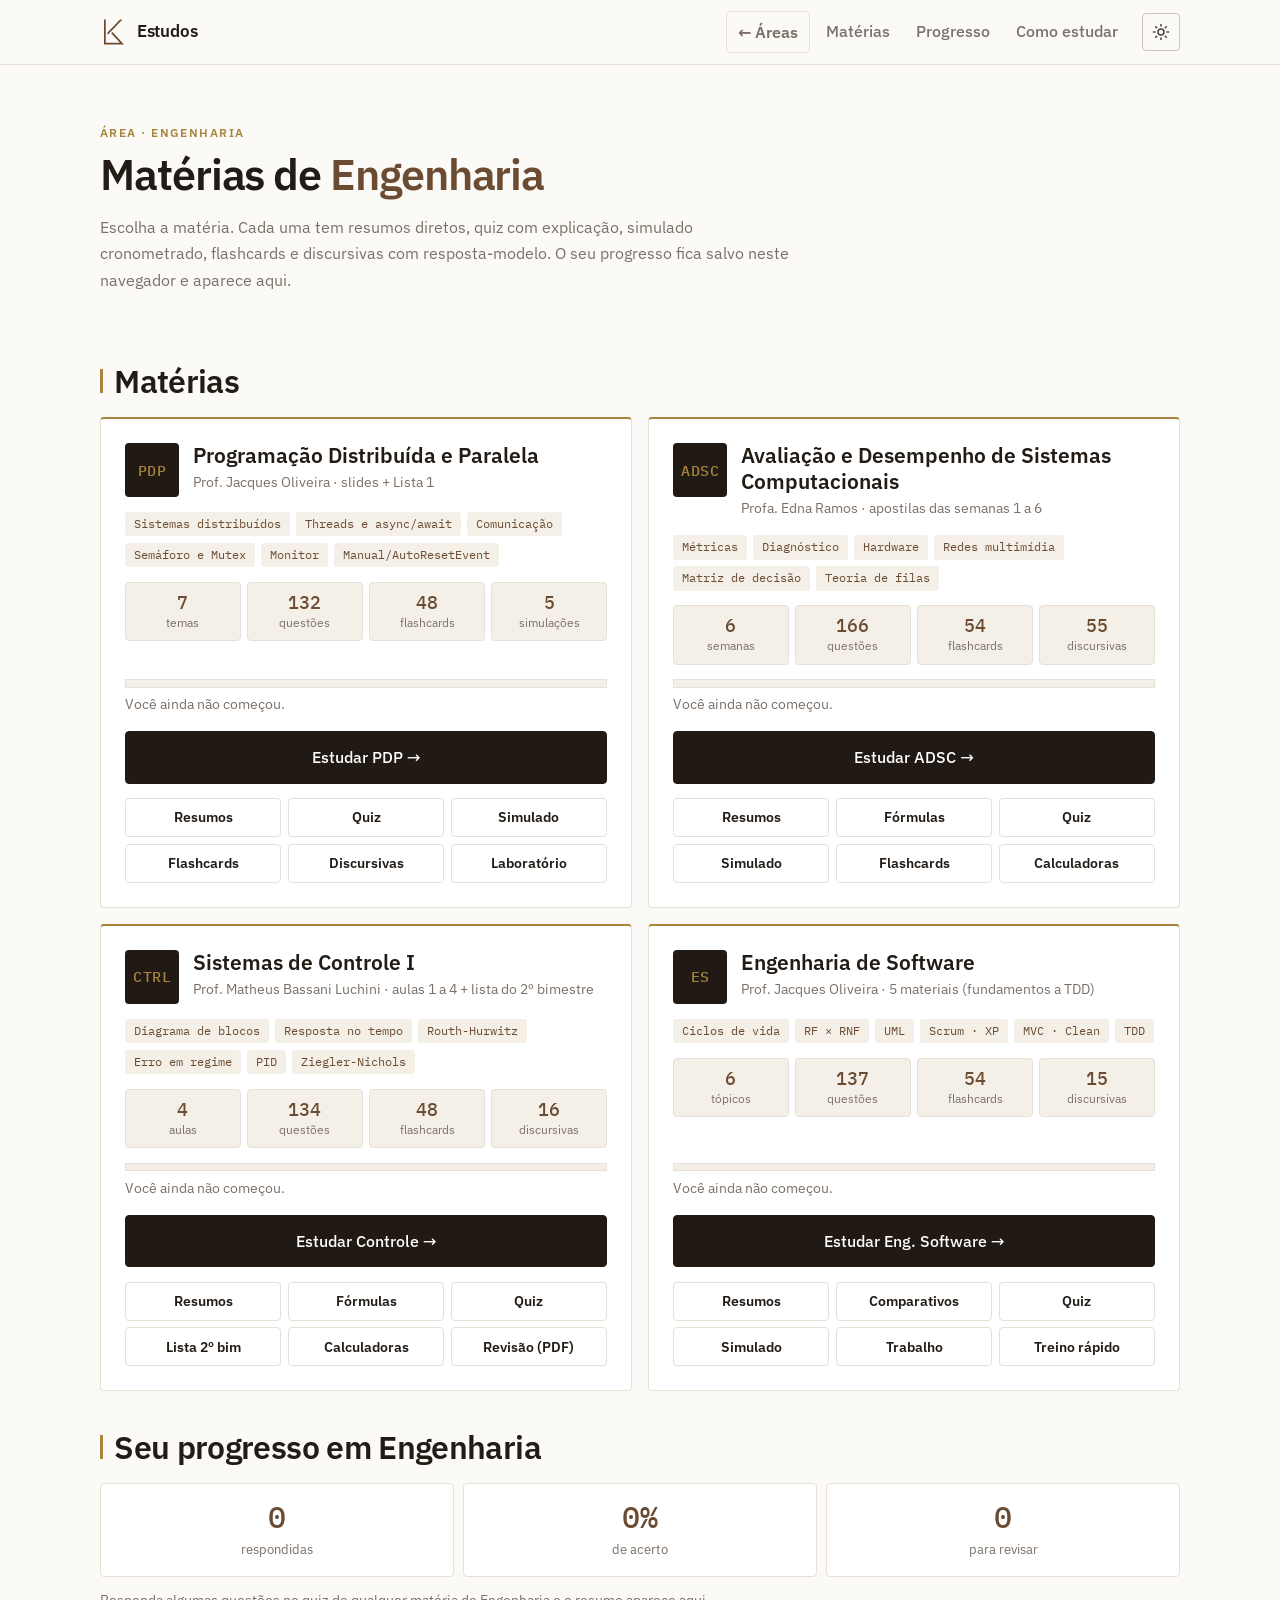
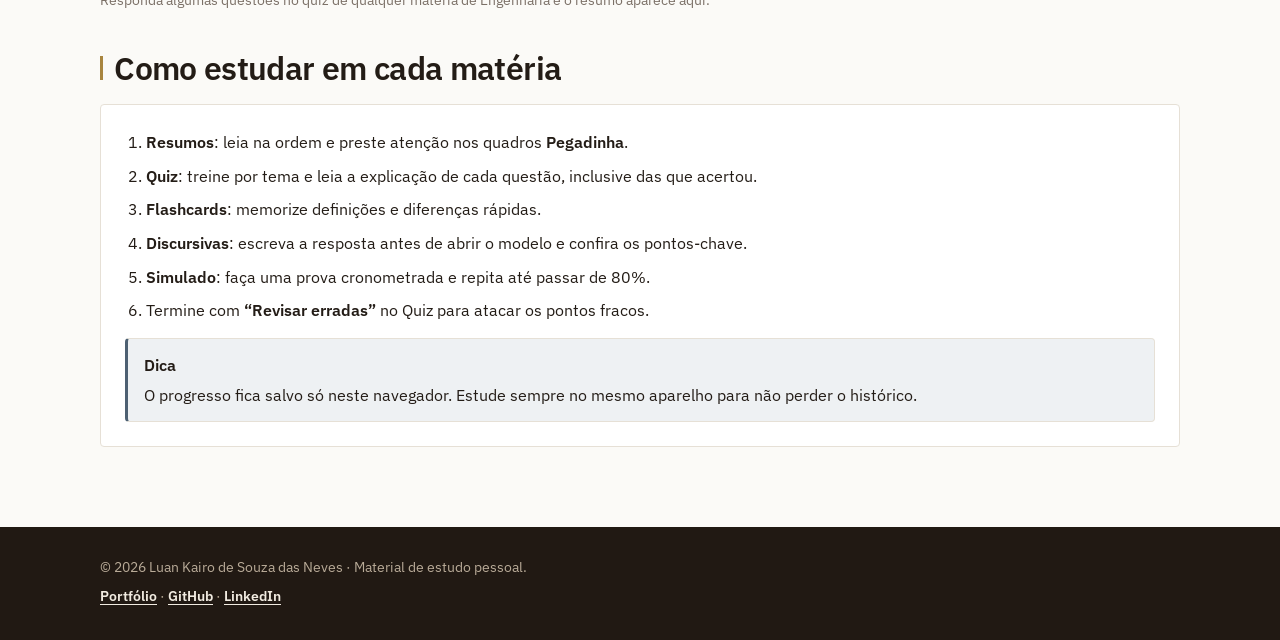
==== commit a708e569: "Logo com fundo transparente Co-authored-by: Copilot App <223556219+Copilot@users.noreply.github.com>" ====
--- a/engenharia/index.html
+++ b/engenharia/index.html
@@ -8,7 +8,7 @@
   <meta name="author" content="Luan Kairo de Souza das Neves">
   <meta name="theme-color" content="#fbfaf7" media="(prefers-color-scheme: light)">
   <meta name="theme-color" content="#15100c" media="(prefers-color-scheme: dark)">
-  <link rel="icon" type="image/svg+xml" href="data:image/svg+xml,%3Csvg xmlns='http://www.w3.org/2000/svg' viewBox='0 0 64 64'%3E%3Crect width='64' height='64' rx='12' fill='%23211913'/%3E%3Cpath fill='%23a8853f' d='M14.41 10 L17.52 10 L17.52 50.89 L42.49 50.89 L27 34.11 L29.29 32 L49.59 54 L14.41 54 Z M42.57 10 L46.88 10 L20.58 37.32 L20.58 32.84 Z'/%3E%3C/svg%3E">
+  <link rel="icon" type="image/svg+xml" href="data:image/svg+xml,%3Csvg xmlns='http://www.w3.org/2000/svg' viewBox='8 8 48 48'%3E%3Cpath fill='%23a8853f' d='M14.41 10 L17.52 10 L17.52 50.89 L42.49 50.89 L27 34.11 L29.29 32 L49.59 54 L14.41 54 Z M42.57 10 L46.88 10 L20.58 37.32 L20.58 32.84 Z'/%3E%3C/svg%3E">
   <link rel="stylesheet" href="../css/style.css">
   <script>
     (() => {
--- a/css/style.css
+++ b/css/style.css
@@ -359,3 +359,7 @@
 .quick a:hover { border-color: var(--gold); color: var(--text); }
 .area-soon { border: 1px dashed var(--line-strong); }
 .soon-icon { border: 1px dashed var(--line-strong); font-weight: 400; }
+
+/* Logo sem fundo */
+.mark rect { fill: transparent; }
+.mark path { fill: var(--accent); transform-box: fill-box; transform-origin: center; transform: scale(1.3); }
